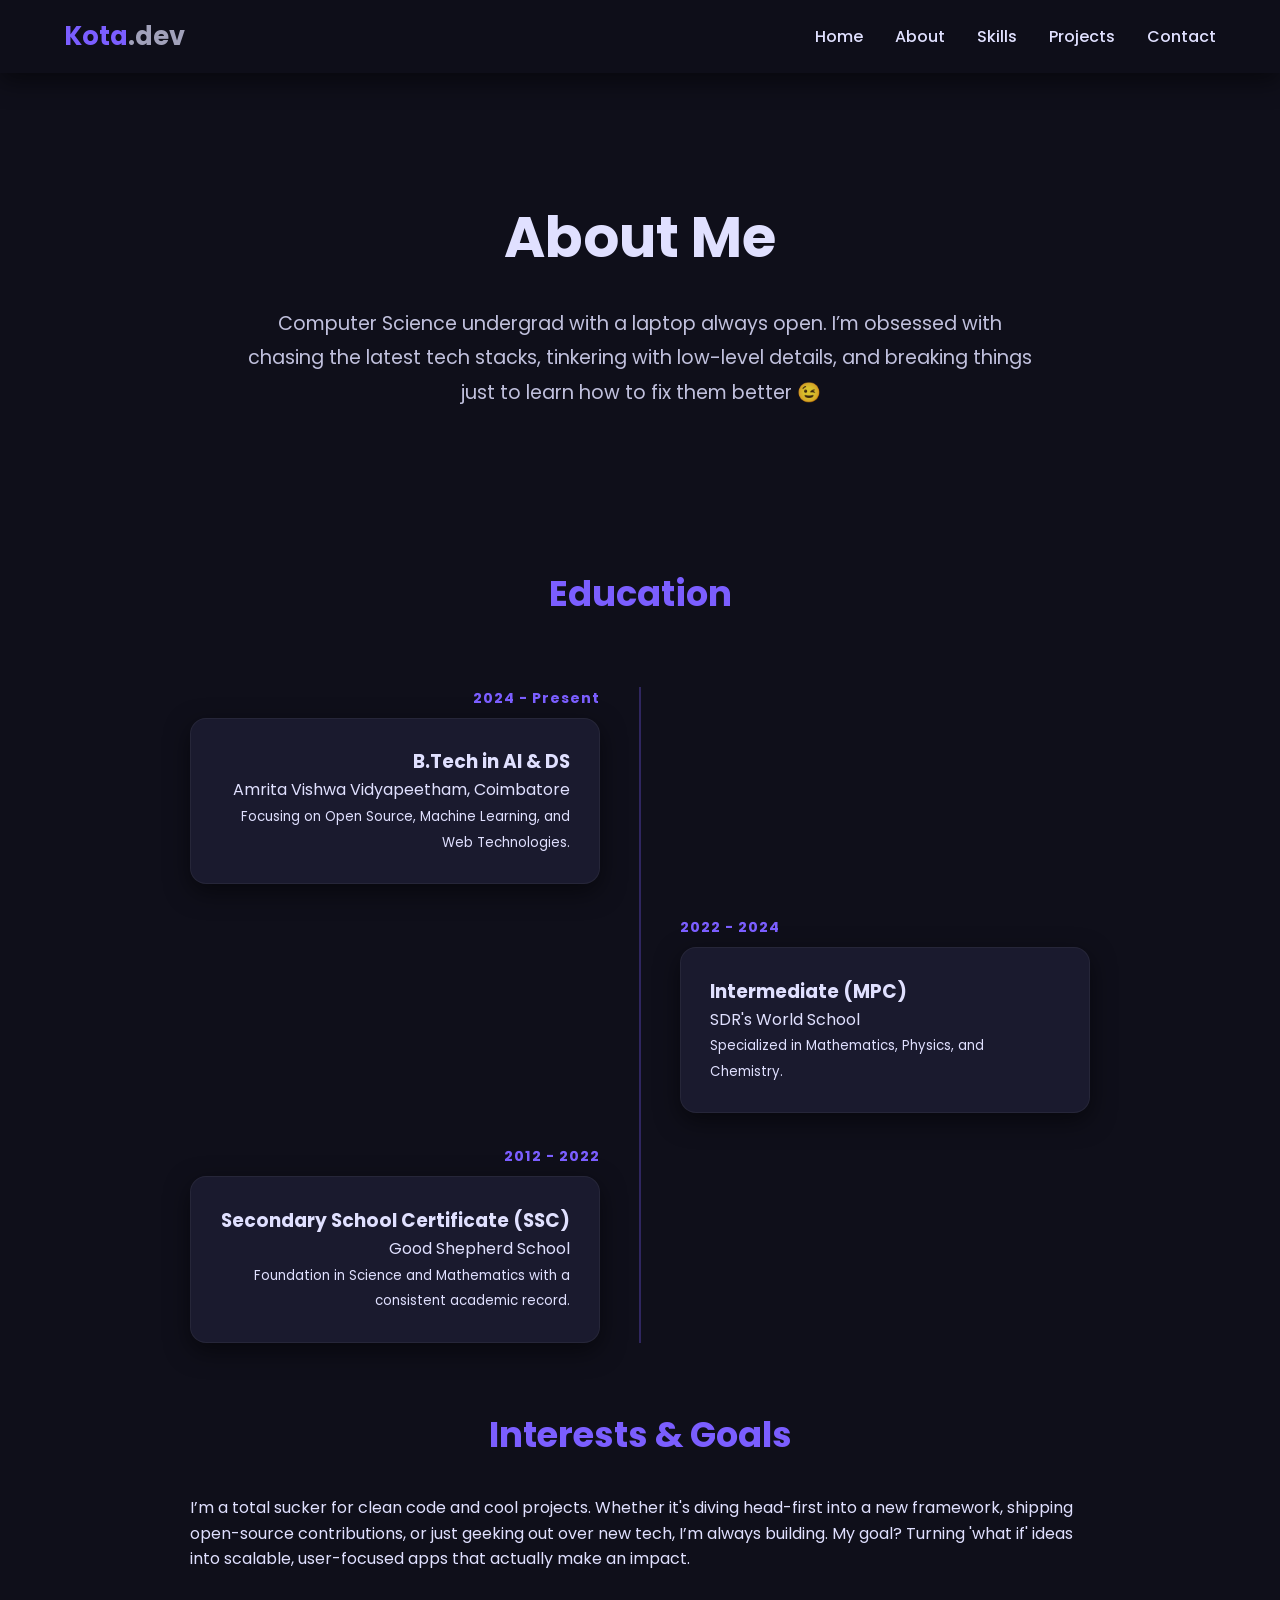
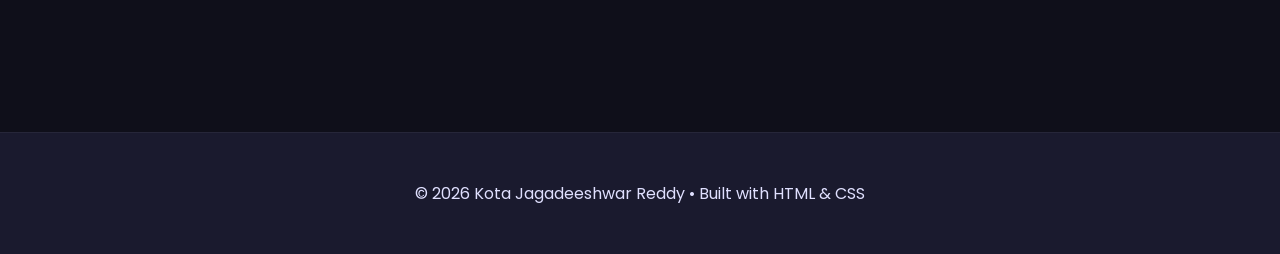
==== about.html @ 56f5dfa6 "initial commit" ====
<!DOCTYPE html>
<html lang="en">
<head>
    <meta charset="UTF-8">
    <meta name="viewport" content="width=device-width, initial-scale=1.0">
    <title>About - Kota Jagadeeshwar Reddy</title>
    <link href="https://fonts.googleapis.com/css2?family=Poppins:wght@400;500;600;700&display=swap" rel="stylesheet">
    <link rel="stylesheet" href="css/style-core.css">
    <link rel="stylesheet" href="css/about.css">
</head>
<body class="dark"> <nav>
    <div class="brand">Kota<span>.dev</span></div>
    <div class="nav-links">
        <a href="index.html">Home</a>
        <a href="about.html">About</a>
        <a href="skills.html">Skills</a>
        <a href="projects.html">Projects</a>
        <a href="contact.html">Contact</a>
        </div>
</nav>

<section class="about-hero">
    <div class="about-content">
        <h1>About Me</h1>
        <p class="lead">
            Computer Science undergrad with a laptop always open. I’m obsessed with chasing the latest tech stacks, tinkering with low-level details, and breaking things just to learn how to fix them better 😉
        </p>
    </div>
</section>

<section class="about-section">
    <div class="container">
        <h2>Education</h2>
        <div class="timeline">
            <div class="timeline-item">
                <div class="timeline-date">2024 - Present</div>
                <div class="timeline-content">
                    <h3>B.Tech in AI & DS</h3>
                    <p>Amrita Vishwa Vidyapeetham, Coimbatore</p>
                    <small>Focusing on Open Source, Machine Learning, and Web Technologies.</small>
                </div>
            </div>

            <div class="timeline-item">
                <div class="timeline-date">2022 - 2024</div>
                <div class="timeline-content">
                    <h3>Intermediate (MPC)</h3>
                    <p>SDR's World School</p>
                    <small>Specialized in Mathematics, Physics, and Chemistry.</small>
                </div>
            </div>

            <div class="timeline-item">
                <div class="timeline-date">2012 - 2022</div>
                <div class="timeline-content">
                    <h3>Secondary School Certificate (SSC)</h3>
                    <p>Good Shepherd School</p>
                    <small>Foundation in Science and Mathematics with a consistent academic record.</small>
                </div>
            </div>
        </div>

        <h2>Interests & Goals</h2>
        <p>I’m a total sucker for clean code and cool projects. Whether it's diving head-first into a new framework, shipping open-source contributions, or just geeking out over new tech, I’m always building. My goal? Turning 'what if' ideas into scalable, user-focused apps that actually make an impact.</p>
    </div>
</section>

<footer>
    <p>© 2026 Kota Jagadeeshwar Reddy • Built with HTML & CSS</p>
</footer>

</body>
</html>
---- css/style-core.css ----
:root {
    --bg: #0f0f1a;
    --text: #e0e0ff;
    --nav-bg: rgba(15, 15, 26, 0.95);
    --card-bg: #1a1a2e;
    --accent: #7b5eff;
    --shadow: 0 8px 25px rgba(0,0,0,0.5);
}

* { 
    margin: 0; 
    padding: 0; 
    box-sizing: border-box; 
}

html { 
    scroll-behavior: smooth; 
}

body {
    font-family: 'Poppins', sans-serif;
    background: var(--bg);
    color: var(--text);
    line-height: 1.6;
}

nav {
    position: sticky;
    top: 0;
    background: var(--nav-bg);
    backdrop-filter: blur(10px);
    z-index: 100;
    padding: 1rem 5%;
    display: flex;
    justify-content: space-between;
    align-items: center;
    box-shadow: var(--shadow);
}

.brand {
    font-size: 1.6rem;
    font-weight: 700;
    color: var(--accent);
}

.brand span {
    color: var(--text);
    opacity: 0.7;
}

.nav-links {
    display: flex;
    gap: 2rem;
    align-items: center;
}

.nav-links a {
    color: var(--text);
    text-decoration: none;
    font-weight: 500;
    transition: all 0.3s;
}

.nav-links a:hover {
    color: var(--accent);
    transform: translateY(-2px);
}

.featured {
    padding: 6rem 5%; 
    max-width: 1200px; 
    margin: 0 auto;   
    text-align: center;
}

.featured h2 {
    font-size: 2.5rem;
    margin-bottom: 3rem;
    color: var(--text); 
    font-weight: 700;
}

.featured-grid {
    display: grid;
    grid-template-columns: repeat(auto-fit, minmax(320px, 1fr));
    gap: 2.5rem;
    width: 100%;
}

.featured-card {
    height: 400px;
    border-radius: 20px;
    background-size: cover;
    background-position: center;
    position: relative;
    overflow: hidden;
    background-color: var(--card-bg); 
    border: 1px solid rgba(255, 255, 255, 0.05); 
    box-shadow: var(--shadow);
    transition: all 0.4s cubic-bezier(0.175, 0.885, 0.32, 1.275);
}

.featured-card:hover {
    transform: translateY(-10px);
    box-shadow: 0 20px 40px rgba(123, 94, 255, 0.15);
    border-color: var(--accent);
}

.card-overlay {
    position: absolute;
    inset: 0;
    background: linear-gradient(
        to bottom,
        rgba(0, 0, 0, 0) 20%,
        rgba(15, 15, 26, 0.9) 100% 
    );
    padding: 2rem;
    display: flex;
    flex-direction: column;
    justify-content: flex-end;
    text-align: left; 
}

.featured-card h3 {
    font-size: 1.5rem;
    color: #ffffff; 
    margin-bottom: 0.5rem;
}

.featured-card p {
    color: rgba(255, 255, 255, 0.8); 
    font-size: 0.95rem;
    margin-bottom: 1.5rem;
}

.card-link {
    align-self: flex-start;
    color: white;
    text-decoration: none;
    font-weight: 600;
    font-size: 0.85rem;
    padding: 0.6rem 1.2rem;
    background: var(--accent);
    border-radius: 8px;
    transition: transform 0.3s, opacity 0.3s;
}

.card-link:hover {
    opacity: 0.9;
    transform: translateY(-2px);
}

/* Footer */
footer {
    text-align: center;
    padding: 3rem 2rem;
    background: var(--card-bg);
    color: var(--text);
    margin-top: 4rem;
    border-top: 1px solid rgba(255, 255, 255, 0.05);
}

footer a {
    color: var(--accent);
    text-decoration: none;
}
---- css/about.css ----
.about-hero {
    padding: 120px 5% 60px;
    text-align: center;
}

.about-content h1 {
    font-size: 3.5rem;
    margin-bottom: 1.5rem;
    color: var(--text);
}

.lead {
    font-size: 1.2rem;
    max-width: 800px;
    margin: 0 auto;
    line-height: 1.8;
    color: var(--text);
    opacity: 0.85;
}

.about-section {
    padding: 2rem 5% 6rem;
}

.container {
    max-width: 900px;
    margin: 0 auto;
}

h2 {
    font-size: 2.2rem;
    margin: 4rem 0 2rem;
    color: var(--accent);
    text-align: center;
}

.timeline {
    position: relative;
    margin: 4rem auto;
}

.timeline::before {
    content: '';
    position: absolute;
    width: 2px;
    background: rgba(123, 94, 255, 0.3);
    top: 0;
    bottom: 0;
    left: 50%;
    transform: translateX(-50%);
}

.timeline-item {
    position: relative;
    width: 50%;
    margin-bottom: 2rem;
}

.timeline-item:nth-child(odd) { 
    left: 0; 
    text-align: right; 
    padding-right: 40px; 
}

.timeline-item:nth-child(even) { 
    left: 50%; 
    padding-left: 40px; 
}

.timeline-date {
    font-weight: 700;
    color: var(--accent);
    font-size: 0.9rem;
    letter-spacing: 1px;
    margin-bottom: 0.5rem;
}

.timeline-content {
    background: var(--card-bg);
    padding: 1.8rem;
    border-radius: 16px;
    border: 1px solid rgba(255, 255, 255, 0.05);
    box-shadow: var(--shadow);
    transition: all 0.3s ease;
}

.timeline-content:hover {
    transform: translateY(-5px);
    border-color: var(--accent);
}

@media (max-width: 768px) {
    .timeline::before { left: 20px; }
    .timeline-item { width: 100%; text-align: left !important; padding-left: 50px !important; }
    .timeline-item:nth-child(even) { left: 0; }
}
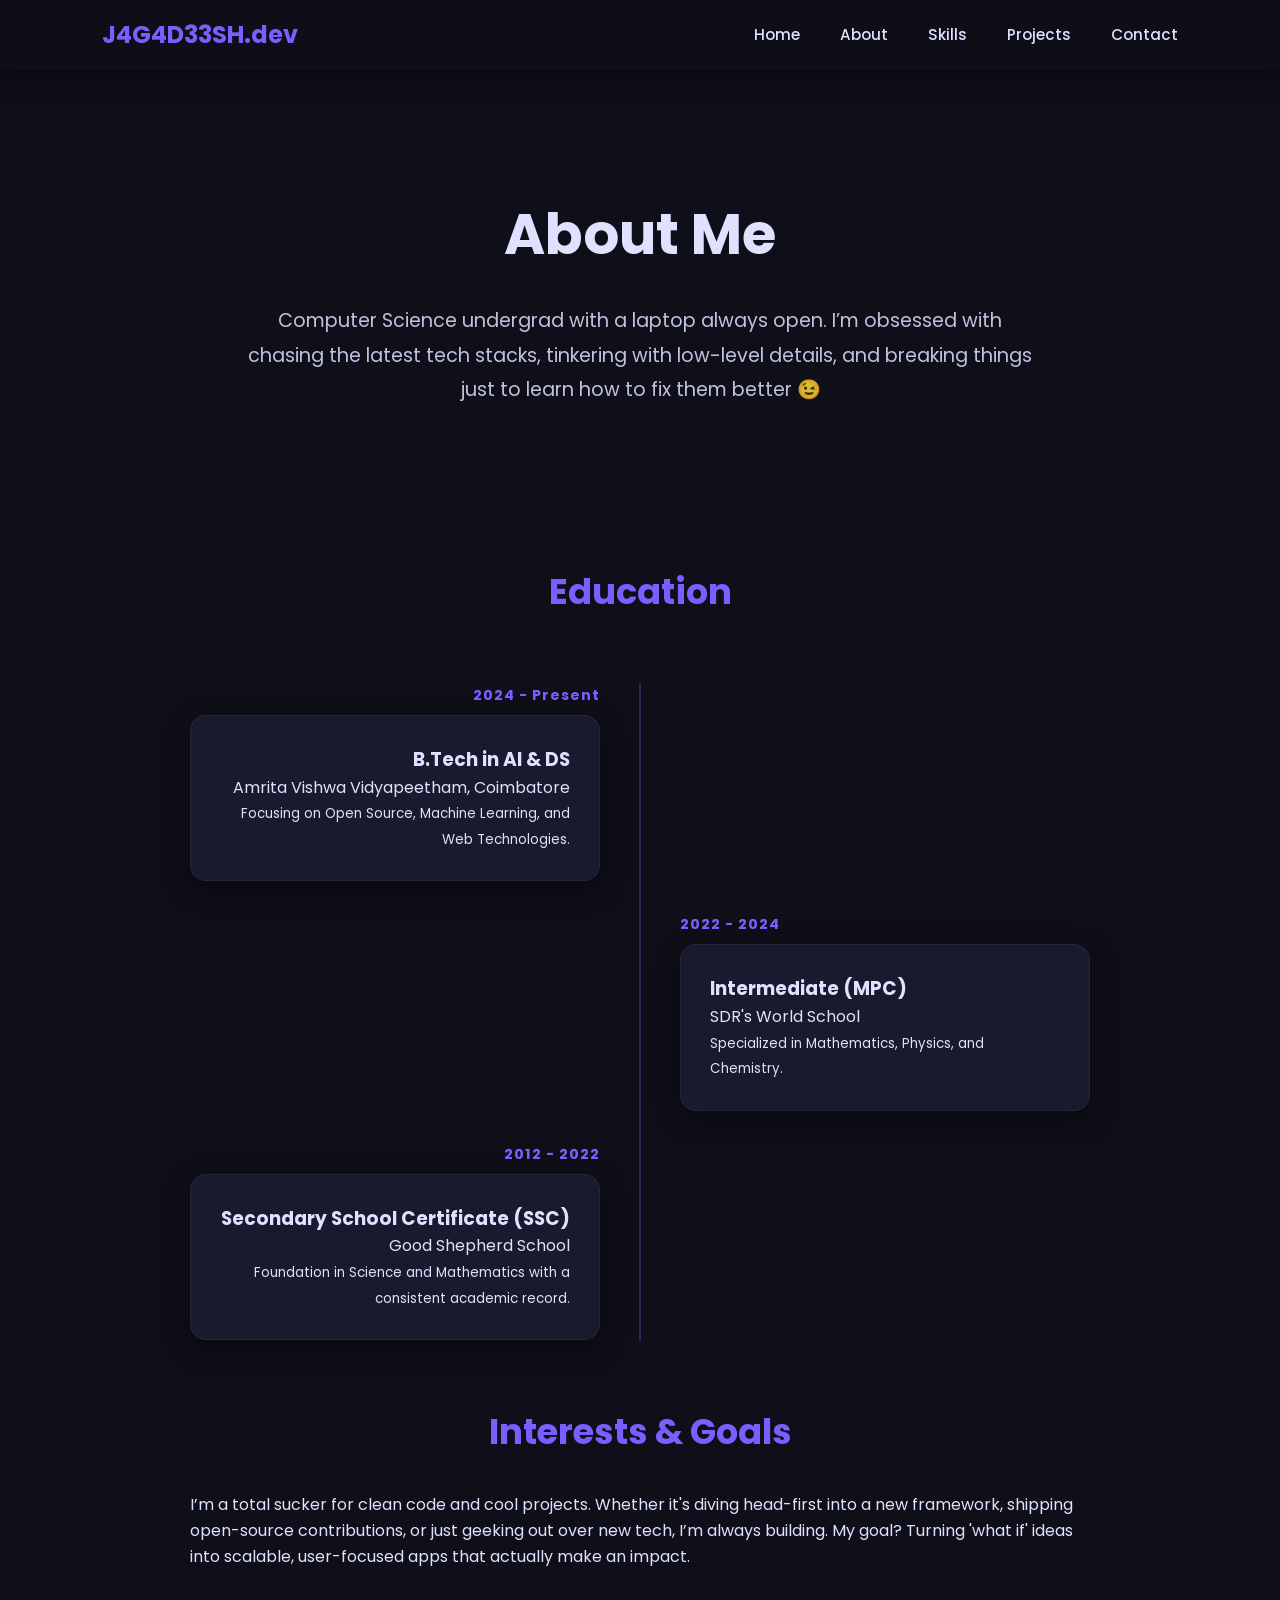
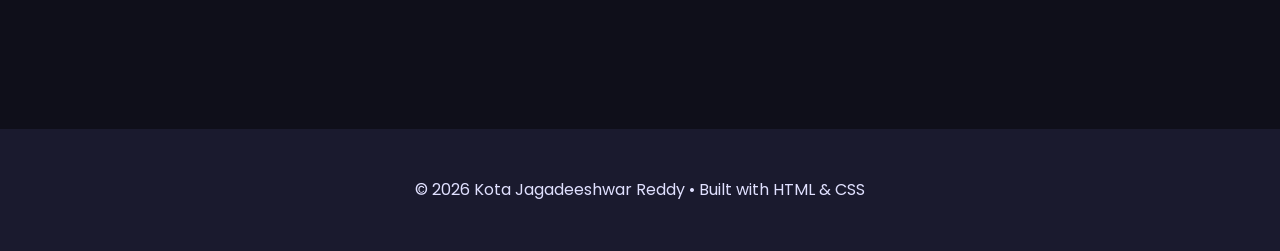
==== commit 39109d63: "Fix: make navbar responsive on all the pages" ====
--- a/about.html
+++ b/about.html
@@ -8,15 +8,20 @@
     <link rel="stylesheet" href="css/style-core.css">
     <link rel="stylesheet" href="css/about.css">
 </head>
-<body class="dark"> <nav>
-    <div class="brand">Kota<span>.dev</span></div>
+<body class="dark"> 
+    <nav>
+    <div class="brand">J4G4D33SH<span>.dev</span></div>
+    
+    <input type="checkbox" id="menu-toggle" hidden>
+    <label for="menu-toggle" class="hamburger">☰</label>
+
     <div class="nav-links">
         <a href="index.html">Home</a>
         <a href="about.html">About</a>
         <a href="skills.html">Skills</a>
         <a href="projects.html">Projects</a>
         <a href="contact.html">Contact</a>
-        </div>
+    </div>
 </nav>
 
 <section class="about-hero">
--- a/css/style-core.css
+++ b/css/style-core.css
@@ -12,25 +12,23 @@
     padding: 0; 
     box-sizing: border-box; 
 }
-
 html { 
     scroll-behavior: smooth; 
 }
-
 body {
     font-family: 'Poppins', sans-serif;
     background: var(--bg);
     color: var(--text);
     line-height: 1.6;
+    overflow-x: hidden; 
 }
-
 nav {
     position: sticky;
     top: 0;
     background: var(--nav-bg);
     backdrop-filter: blur(10px);
-    z-index: 100;
-    padding: 1rem 5%;
+    z-index: 1000;
+    padding: 1rem 8%;
     display: flex;
     justify-content: space-between;
     align-items: center;
@@ -38,19 +36,15 @@
 }
 
 .brand {
-    font-size: 1.6rem;
+    font-size: 1.5rem;
     font-weight: 700;
     color: var(--accent);
-}
-
-.brand span {
-    color: var(--text);
-    opacity: 0.7;
+    white-space: nowrap;
 }
 
 .nav-links {
     display: flex;
-    gap: 2rem;
+    gap: 2.5rem;
     align-items: center;
 }
 
@@ -58,14 +52,49 @@
     color: var(--text);
     text-decoration: none;
     font-weight: 500;
-    transition: all 0.3s;
+    font-size: 0.95rem;
+    transition: 0.3s;
 }
 
 .nav-links a:hover {
     color: var(--accent);
-    transform: translateY(-2px);
 }
+#menu-toggle, .hamburger {
+    display: none;
+}
+@media (max-width: 768px) {
+    nav {
+        padding: 1rem 5%;
+    }
+    .hamburger {
+        display: block;
+        cursor: pointer;
+        font-size: 1.5rem;
+        color: var(--text);
+        z-index: 1001;
+    }
 
+    .nav-links {
+        position: fixed;
+        top: 0;
+        right: -100%;
+        height: 100vh;
+        width: 70%;
+        background: var(--nav-bg);
+        flex-direction: column;
+        justify-content: center;
+        gap: 3rem;
+        transition: 0.4s cubic-bezier(0.68, -0.55, 0.27, 1.55);
+        box-shadow: -10px 0 30px rgba(0,0,0,0.5);
+    }
+    #menu-toggle:checked ~ .nav-links {
+        right: 0;
+    }
+
+    .nav-links a {
+        font-size: 1.2rem;
+    }
+}
 .featured {
     padding: 6rem 5%; 
     max-width: 1200px; 
@@ -84,7 +113,6 @@
     display: grid;
     grid-template-columns: repeat(auto-fit, minmax(320px, 1fr));
     gap: 2.5rem;
-    width: 100%;
 }
 
 .featured-card {
@@ -97,23 +125,13 @@
     background-color: var(--card-bg); 
     border: 1px solid rgba(255, 255, 255, 0.05); 
     box-shadow: var(--shadow);
-    transition: all 0.4s cubic-bezier(0.175, 0.885, 0.32, 1.275);
-}
-
-.featured-card:hover {
-    transform: translateY(-10px);
-    box-shadow: 0 20px 40px rgba(123, 94, 255, 0.15);
-    border-color: var(--accent);
+    transition: 0.4s;
 }
 
 .card-overlay {
     position: absolute;
     inset: 0;
-    background: linear-gradient(
-        to bottom,
-        rgba(0, 0, 0, 0) 20%,
-        rgba(15, 15, 26, 0.9) 100% 
-    );
+    background: linear-gradient(to bottom, transparent 20%, rgba(15, 15, 26, 0.9) 100%);
     padding: 2rem;
     display: flex;
     flex-direction: column;
@@ -121,46 +139,10 @@
     text-align: left; 
 }
 
-.featured-card h3 {
-    font-size: 1.5rem;
-    color: #ffffff; 
-    margin-bottom: 0.5rem;
-}
-
-.featured-card p {
-    color: rgba(255, 255, 255, 0.8); 
-    font-size: 0.95rem;
-    margin-bottom: 1.5rem;
-}
-
-.card-link {
-    align-self: flex-start;
-    color: white;
-    text-decoration: none;
-    font-weight: 600;
-    font-size: 0.85rem;
-    padding: 0.6rem 1.2rem;
-    background: var(--accent);
-    border-radius: 8px;
-    transition: transform 0.3s, opacity 0.3s;
-}
-
-.card-link:hover {
-    opacity: 0.9;
-    transform: translateY(-2px);
-}
-
-/* Footer */
 footer {
     text-align: center;
     padding: 3rem 2rem;
     background: var(--card-bg);
     color: var(--text);
     margin-top: 4rem;
-    border-top: 1px solid rgba(255, 255, 255, 0.05);
-}
-
-footer a {
-    color: var(--accent);
-    text-decoration: none;
 }
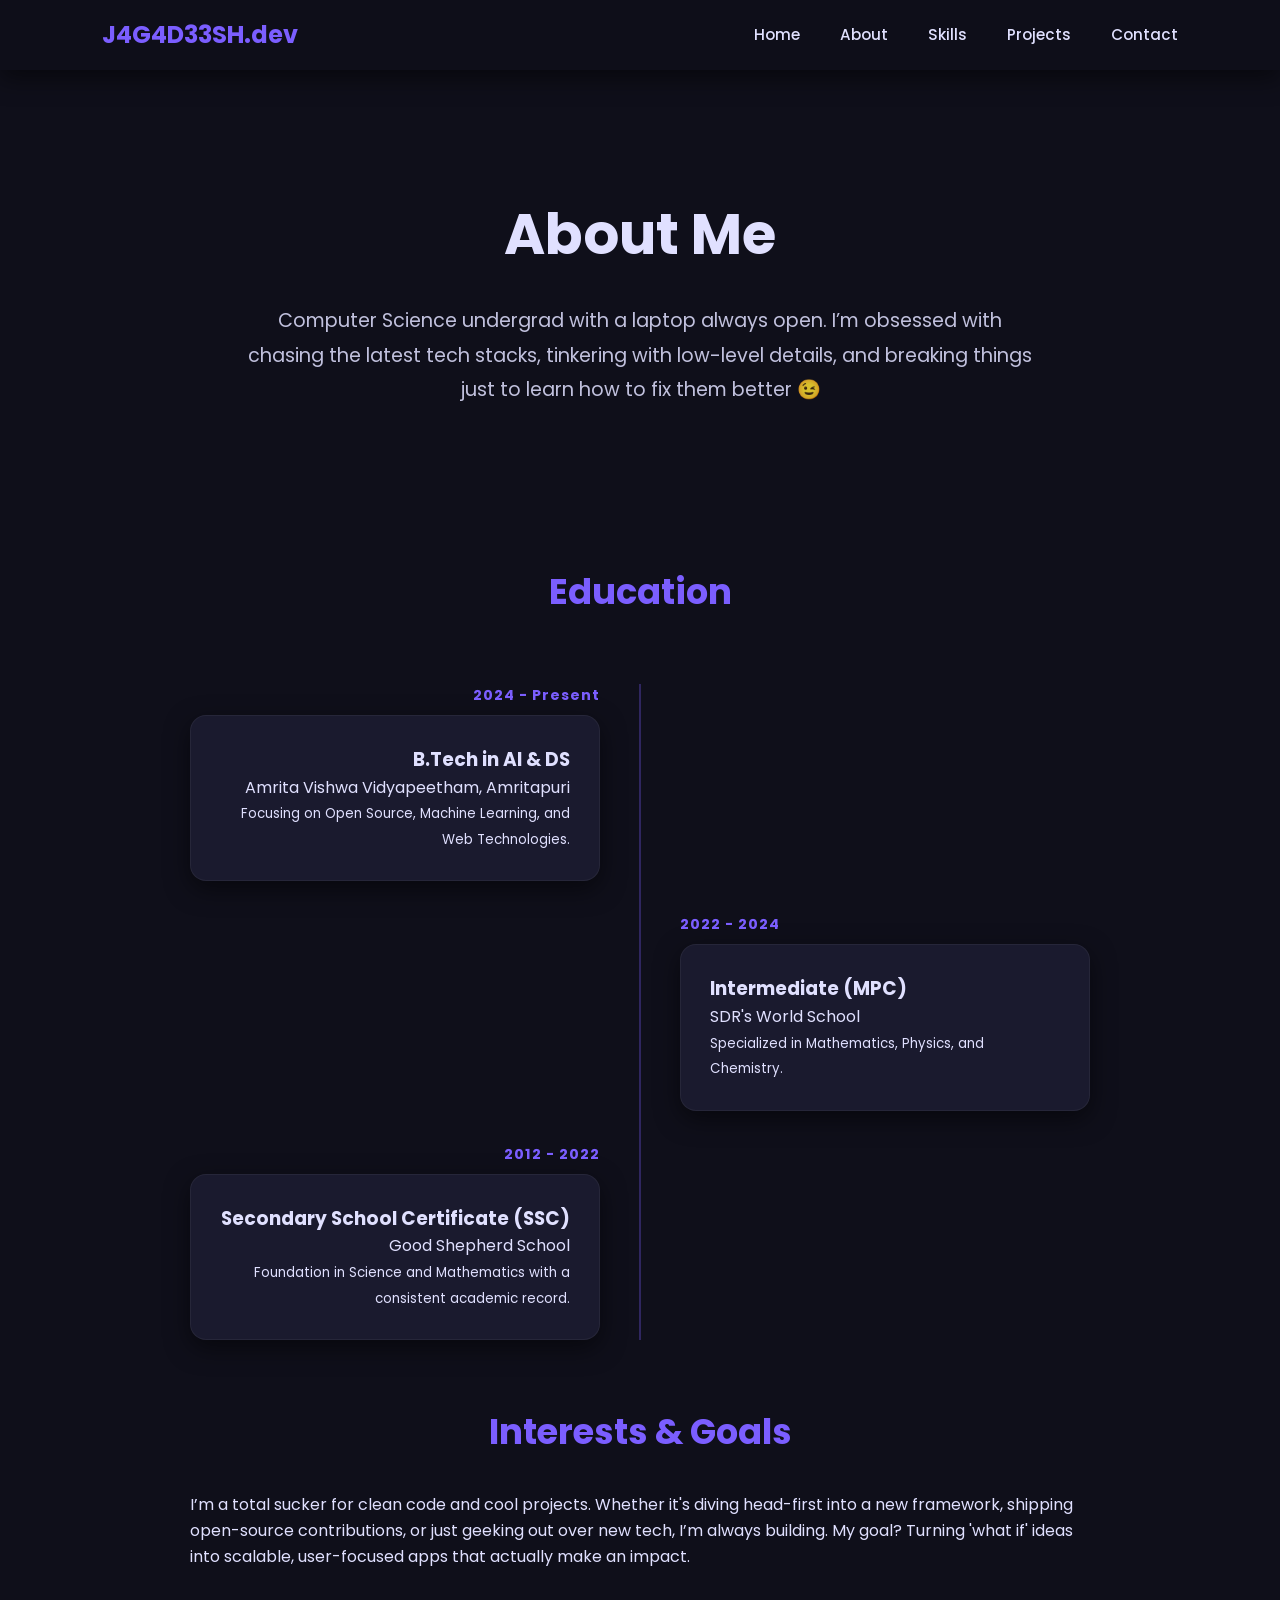
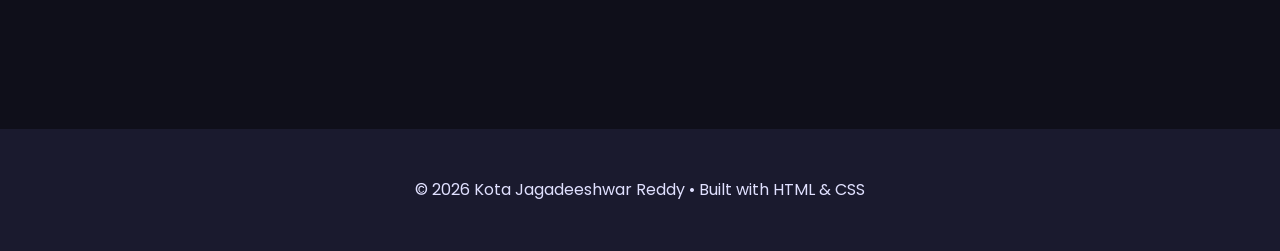
==== commit 19bdeffb: "Fix: typo" ====
--- a/about.html
+++ b/about.html
@@ -41,7 +41,7 @@
                 <div class="timeline-date">2024 - Present</div>
                 <div class="timeline-content">
                     <h3>B.Tech in AI & DS</h3>
-                    <p>Amrita Vishwa Vidyapeetham, Coimbatore</p>
+                    <p>Amrita Vishwa Vidyapeetham, Amritapuri</p>
                     <small>Focusing on Open Source, Machine Learning, and Web Technologies.</small>
                 </div>
             </div>
